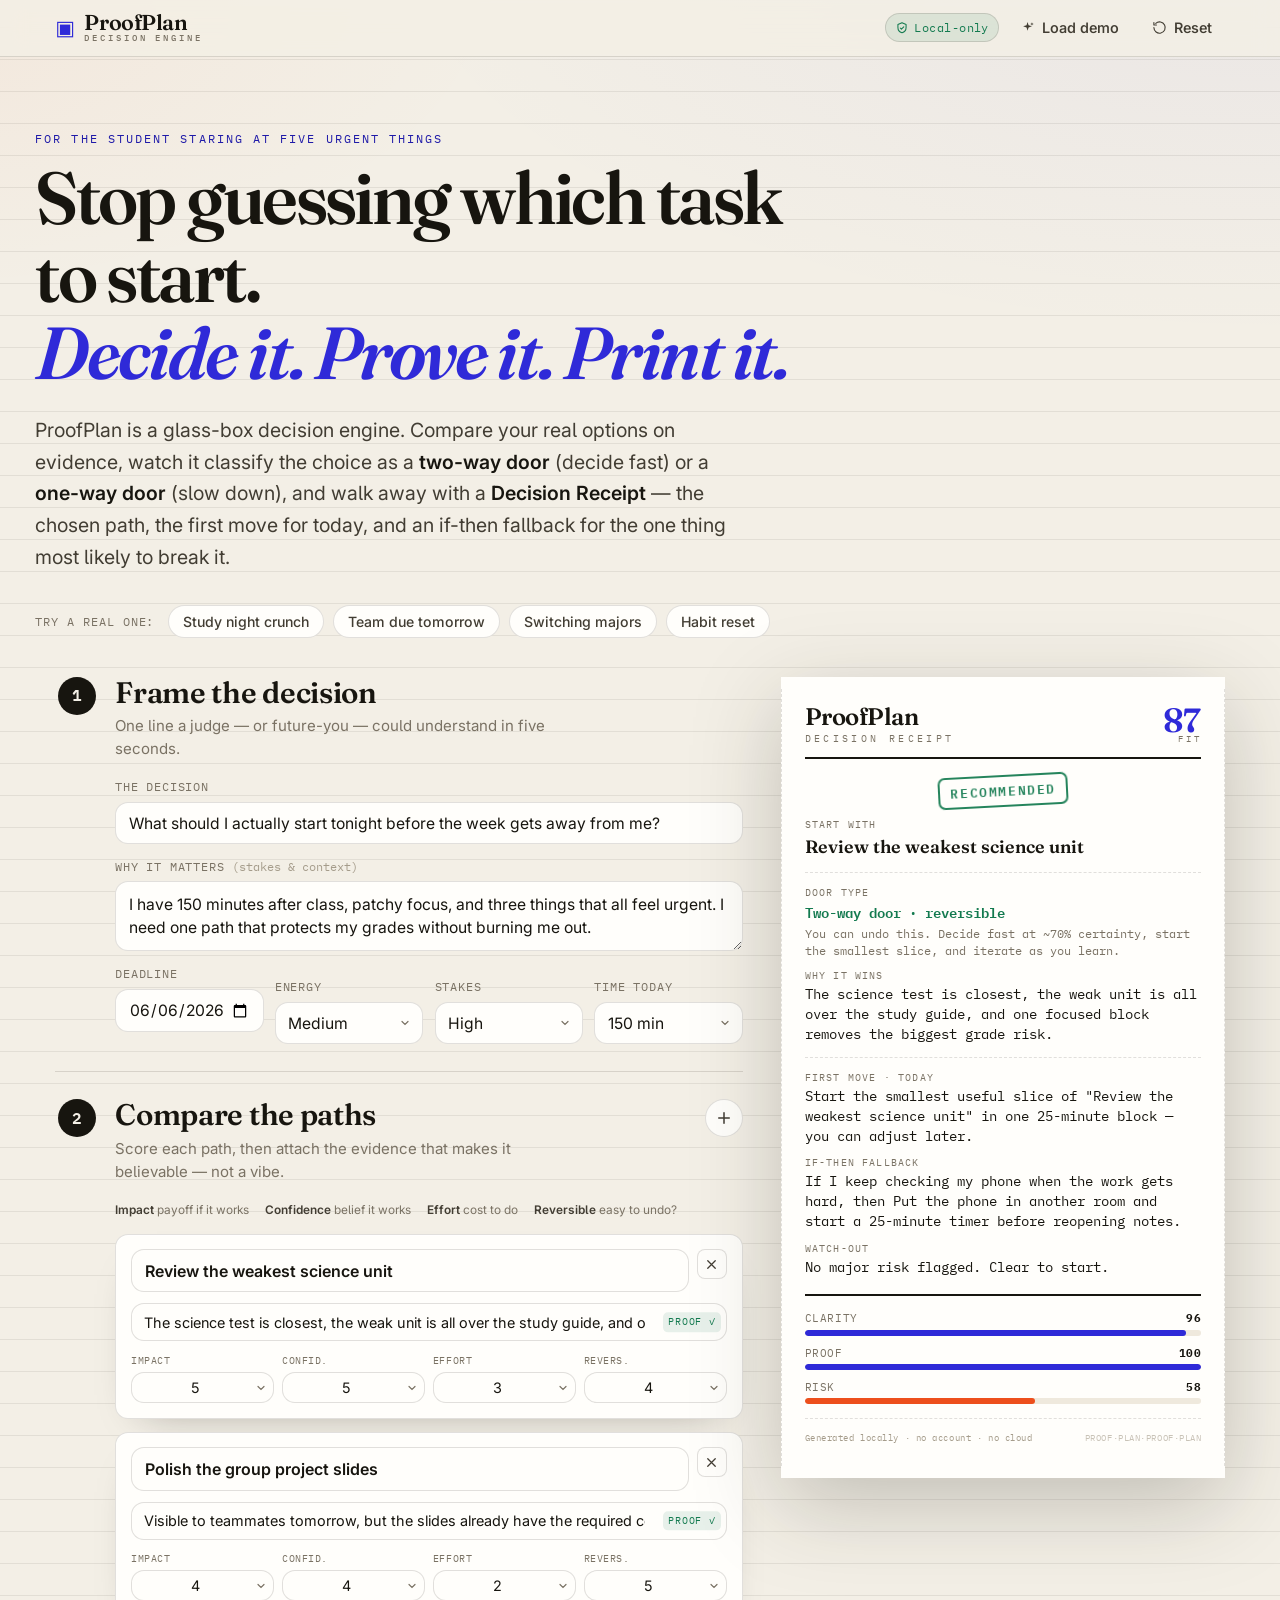
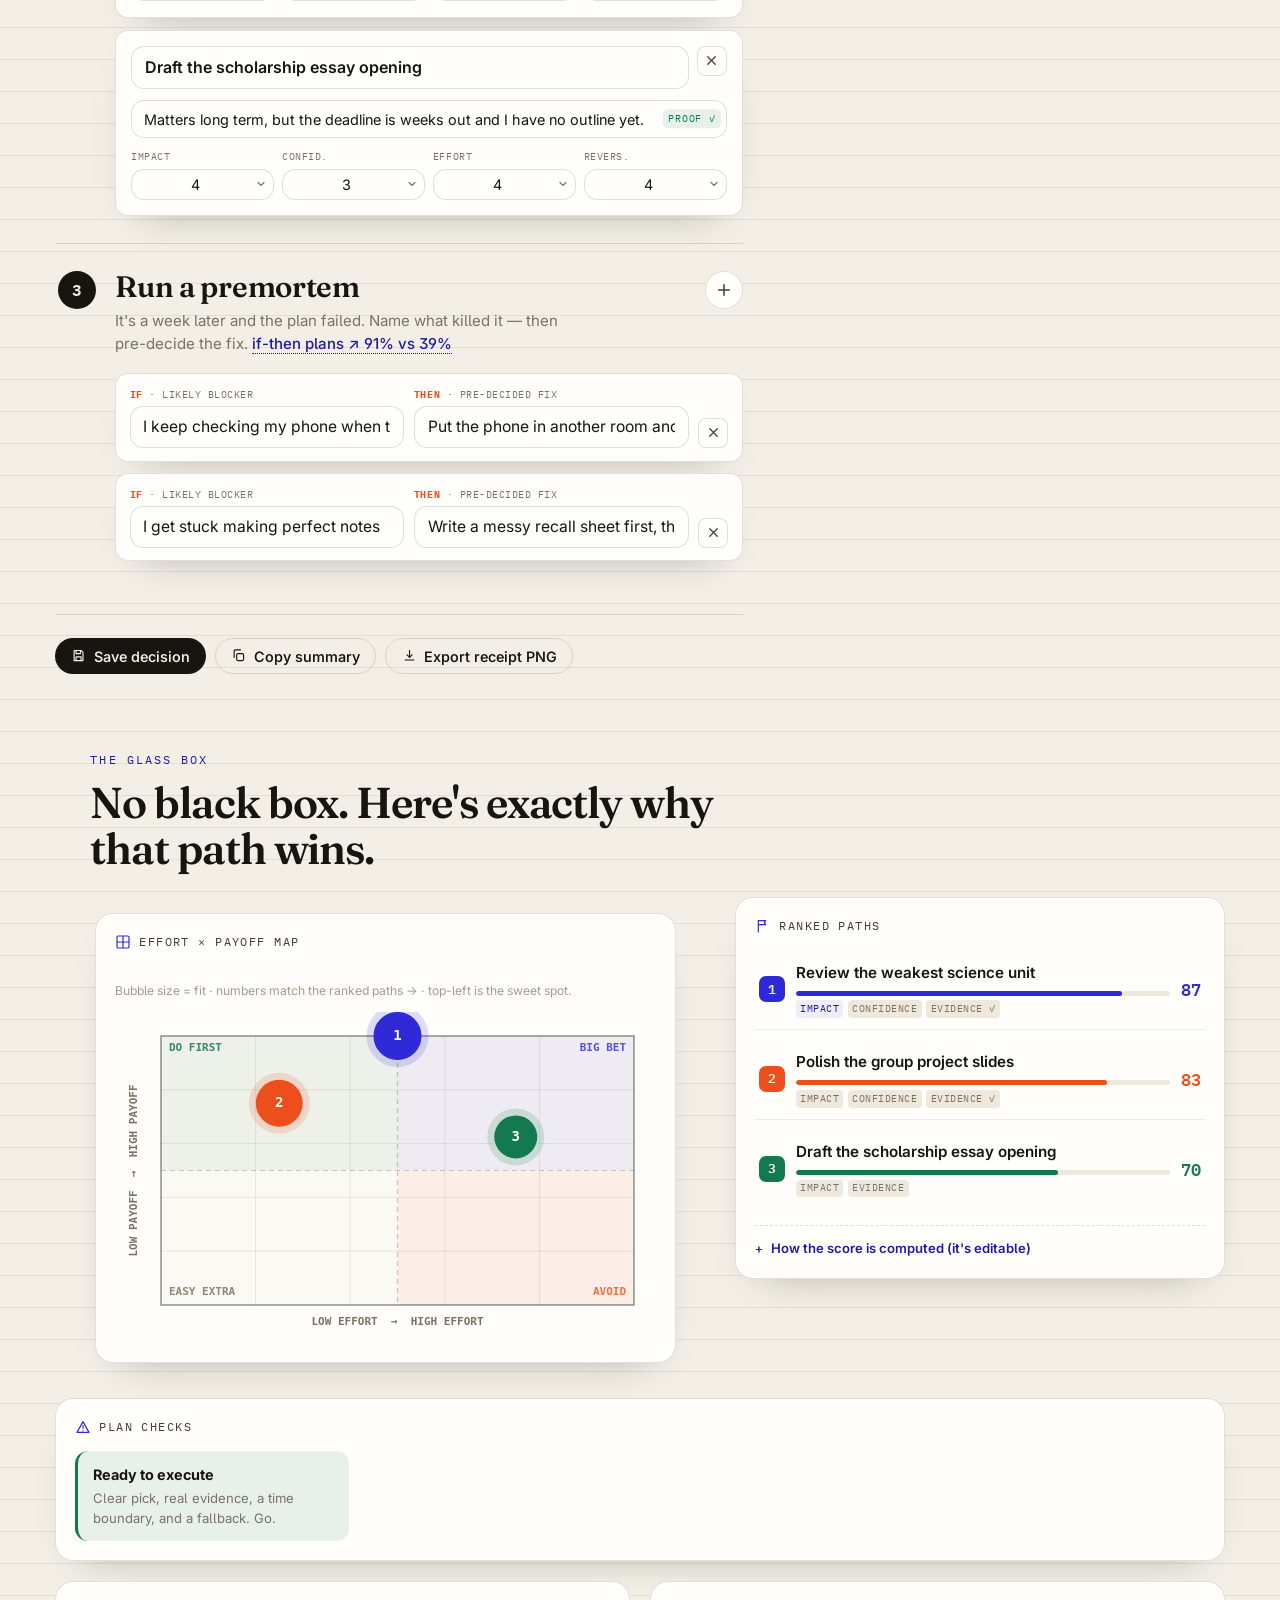
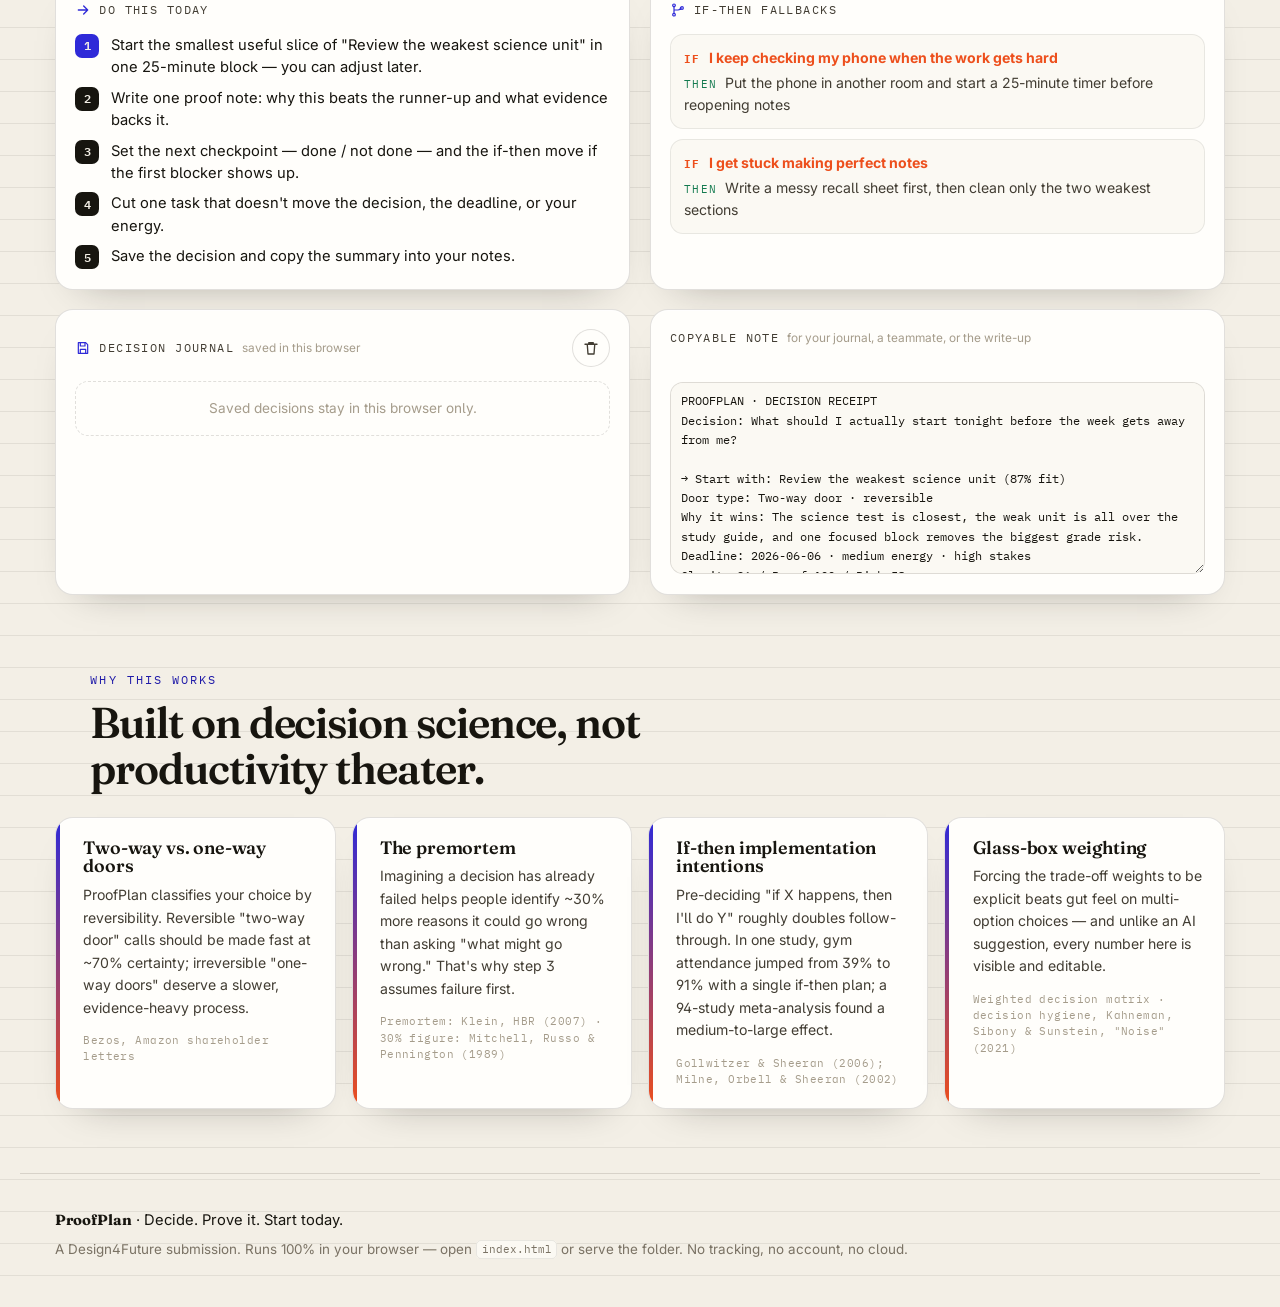
==== index.html @ d0778d75 "ProofPlan — glass-box decision engine for students (Design4Future)" ====
<!doctype html>
<html lang="en">
  <head>
    <meta charset="utf-8" />
    <meta name="viewport" content="width=device-width, initial-scale=1, viewport-fit=cover" />
    <title>ProofPlan — the glass-box decision engine for students</title>
    <meta
      name="description"
      content="When everything feels urgent, ProofPlan tells you which path to start — and prints the proof. Compare options on evidence, see exactly why one wins, and leave with a Decision Receipt: first move, if-then fallback, and the one risk most likely to break the plan."
    />
    <meta name="theme-color" content="#f3efe6" />
    <meta property="og:title" content="ProofPlan — Decide. Prove it. Start today." />
    <meta
      property="og:description"
      content="A glass-box decision engine for students. Compare paths on evidence, classify the choice as a one-way or two-way door, and export a proof-backed Decision Receipt."
    />
    <meta property="og:type" content="website" />
    <meta name="twitter:card" content="summary_large_image" />
    <link rel="preconnect" href="https://fonts.googleapis.com" />
    <link rel="preconnect" href="https://fonts.gstatic.com" crossorigin />
    <link
      href="https://fonts.googleapis.com/css2?family=Fraunces:opsz,wght@9..144,400;9..144,500;9..144,600;9..144,700&family=Inter:wght@400;450;500;600;700&family=IBM+Plex+Mono:wght@400;500;600&display=swap"
      rel="stylesheet"
    />
    <link rel="stylesheet" href="./styles.css?v=editorial-20260603" />
  </head>
  <body>
    <!-- icon sprite -->
    <svg width="0" height="0" class="sprite" aria-hidden="true" focusable="false">
      <defs>
        <symbol id="i-spark" viewBox="0 0 24 24"><path d="M12 3l1.6 5.2L19 10l-5.4 1.8L12 17l-1.6-5.2L5 10l5.4-1.8z" fill="currentColor"/><path d="M19 3.5l.7 2.1 2.1.7-2.1.7-.7 2.1-.7-2.1L16.2 6.3l2.1-.7z" fill="currentColor"/></symbol>
        <symbol id="i-reset" viewBox="0 0 24 24" fill="none" stroke="currentColor" stroke-width="1.8" stroke-linecap="round" stroke-linejoin="round"><path d="M3 12a9 9 0 1 0 3-6.7"/><path d="M3 4v4h4"/></symbol>
        <symbol id="i-shield" viewBox="0 0 24 24" fill="none" stroke="currentColor" stroke-width="1.8" stroke-linecap="round" stroke-linejoin="round"><path d="M12 3l7 3v5c0 4.5-3 7.8-7 9-4-1.2-7-4.5-7-9V6z"/><path d="M9 12l2 2 4-4"/></symbol>
        <symbol id="i-plus" viewBox="0 0 24 24" fill="none" stroke="currentColor" stroke-width="2" stroke-linecap="round"><path d="M12 5v14M5 12h14"/></symbol>
        <symbol id="i-x" viewBox="0 0 24 24" fill="none" stroke="currentColor" stroke-width="2" stroke-linecap="round"><path d="M6 6l12 12M18 6L6 18"/></symbol>
        <symbol id="i-save" viewBox="0 0 24 24" fill="none" stroke="currentColor" stroke-width="1.8" stroke-linecap="round" stroke-linejoin="round"><path d="M5 4h11l3 3v13H5z"/><path d="M8 4v5h7V4M8 20v-6h8v6"/></symbol>
        <symbol id="i-copy" viewBox="0 0 24 24" fill="none" stroke="currentColor" stroke-width="1.8" stroke-linecap="round" stroke-linejoin="round"><rect x="9" y="9" width="11" height="11" rx="2"/><path d="M5 15V5a2 2 0 0 1 2-2h8"/></symbol>
        <symbol id="i-download" viewBox="0 0 24 24" fill="none" stroke="currentColor" stroke-width="1.8" stroke-linecap="round" stroke-linejoin="round"><path d="M12 4v11m0 0l-4-4m4 4l4-4"/><path d="M5 19h14"/></symbol>
        <symbol id="i-trash" viewBox="0 0 24 24" fill="none" stroke="currentColor" stroke-width="1.8" stroke-linecap="round" stroke-linejoin="round"><path d="M4 7h16M9 7V5h6v2m-8 0l1 13h8l1-13"/></symbol>
        <symbol id="i-door" viewBox="0 0 24 24" fill="none" stroke="currentColor" stroke-width="1.8" stroke-linecap="round" stroke-linejoin="round"><path d="M5 21V4a1 1 0 0 1 1-1h9a1 1 0 0 1 1 1v17"/><path d="M3 21h16M19 21V8h2v13"/><circle cx="13" cy="12" r="1" fill="currentColor" stroke="none"/></symbol>
        <symbol id="i-scope" viewBox="0 0 24 24" fill="none" stroke="currentColor" stroke-width="1.8" stroke-linecap="round" stroke-linejoin="round"><circle cx="12" cy="12" r="8"/><path d="M12 2v3M12 19v3M2 12h3M19 12h3"/><circle cx="12" cy="12" r="2.5"/></symbol>
        <symbol id="i-flag" viewBox="0 0 24 24" fill="none" stroke="currentColor" stroke-width="1.8" stroke-linecap="round" stroke-linejoin="round"><path d="M5 21V4M5 4h11l-2 3 2 3H5"/></symbol>
        <symbol id="i-branch" viewBox="0 0 24 24" fill="none" stroke="currentColor" stroke-width="1.8" stroke-linecap="round" stroke-linejoin="round"><circle cx="6" cy="5" r="2"/><circle cx="6" cy="19" r="2"/><circle cx="18" cy="9" r="2"/><path d="M6 7v10M6 12h6a4 4 0 0 0 4-4V11"/></symbol>
        <symbol id="i-alert" viewBox="0 0 24 24" fill="none" stroke="currentColor" stroke-width="1.8" stroke-linecap="round" stroke-linejoin="round"><path d="M12 4l9 16H3z"/><path d="M12 10v4M12 17.5v.01"/></symbol>
        <symbol id="i-check" viewBox="0 0 24 24" fill="none" stroke="currentColor" stroke-width="2" stroke-linecap="round" stroke-linejoin="round"><path d="M5 12l4 4L19 6"/></symbol>
        <symbol id="i-grid" viewBox="0 0 24 24" fill="none" stroke="currentColor" stroke-width="1.8" stroke-linecap="round" stroke-linejoin="round"><path d="M3 12h18M12 3v18M3 5a2 2 0 0 1 2-2h14a2 2 0 0 1 2 2v14a2 2 0 0 1-2 2H5a2 2 0 0 1-2-2z"/></symbol>
        <symbol id="i-arrow" viewBox="0 0 24 24" fill="none" stroke="currentColor" stroke-width="2" stroke-linecap="round" stroke-linejoin="round"><path d="M5 12h14M13 6l6 6-6 6"/></symbol>
      </defs>
    </svg>

    <a class="skip-link" href="#workbench">Skip to the decision workbench</a>

    <header class="topbar">
      <div class="topbar-inner">
        <a class="wordmark" href="#top" id="top">
          <span class="wordmark-mark" aria-hidden="true">▣</span>
          <span class="wordmark-text">
            ProofPlan
            <small>DECISION&nbsp;ENGINE</small>
          </span>
        </a>
        <div class="topbar-actions">
          <span class="pill pill-quiet" title="Runs entirely in your browser. No account, no cloud.">
            <svg class="ico" aria-hidden="true"><use href="#i-shield" /></svg>
            Local-only
          </span>
          <button class="btn btn-ghost" type="button" id="loadDemo">
            <svg class="ico" aria-hidden="true"><use href="#i-spark" /></svg>
            Load demo
          </button>
          <button class="btn btn-ghost" type="button" id="resetBoard">
            <svg class="ico" aria-hidden="true"><use href="#i-reset" /></svg>
            Reset
          </button>
        </div>
      </div>
    </header>

    <section class="hero" aria-labelledby="hero-title">
      <div class="hero-inner">
        <p class="kicker kicker-accent">For the student staring at five urgent things</p>
        <h1 id="hero-title" class="hero-title">
          Stop guessing which task to start.<br />
          <em>Decide it. Prove it. Print it.</em>
        </h1>
        <p class="hero-sub">
          ProofPlan is a glass-box decision engine. Compare your real options on evidence, watch it
          classify the choice as a <strong>two-way door</strong> (decide fast) or a
          <strong>one-way door</strong> (slow down), and walk away with a
          <strong>Decision Receipt</strong> — the chosen path, the first move for today, and an
          if-then fallback for the one thing most likely to break it.
        </p>
        <div class="scenario-strip" role="group" aria-label="Load a sample decision">
          <span class="scenario-label">Try a real one:</span>
          <button class="chip" type="button" data-scenario="student">Study night crunch</button>
          <button class="chip" type="button" data-scenario="team">Team due tomorrow</button>
          <button class="chip" type="button" data-scenario="major">Switching majors</button>
          <button class="chip" type="button" data-scenario="habit">Habit reset</button>
        </div>
      </div>
    </section>

    <main class="workbench" id="workbench">
      <!-- LEFT: builder -->
      <section class="builder" aria-label="Decision builder">
        <form id="decisionForm" autocomplete="off">
          <!-- step 1 -->
          <article class="step">
            <div class="step-rail"><span class="step-num">1</span></div>
            <div class="step-body">
              <header class="step-head">
                <h2>Frame the decision</h2>
                <p>One line a judge — or future-you — could understand in five seconds.</p>
              </header>
              <label class="field">
                <span class="field-label">The decision</span>
                <input id="goalInput" name="goal" type="text" placeholder="What should I actually start tonight?" />
              </label>
              <label class="field">
                <span class="field-label">Why it matters <em>(stakes &amp; context)</em></span>
                <textarea id="contextInput" name="context" rows="2" placeholder="Three things all feel urgent, I have limited energy, and the plan has to survive a busy week."></textarea>
              </label>
              <div class="field-row four">
                <label class="field">
                  <span class="field-label">Deadline</span>
                  <input id="deadlineInput" name="deadline" type="date" />
                </label>
                <label class="field">
                  <span class="field-label">Energy</span>
                  <select id="energyInput" name="energy">
                    <option value="low">Low</option>
                    <option value="medium" selected>Medium</option>
                    <option value="high">High</option>
                  </select>
                </label>
                <label class="field">
                  <span class="field-label">Stakes</span>
                  <select id="stakesInput" name="stakes">
                    <option value="low">Low</option>
                    <option value="medium" selected>Medium</option>
                    <option value="high">High</option>
                  </select>
                </label>
                <label class="field">
                  <span class="field-label">Time today</span>
                  <select id="budgetInput" name="budget">
                    <option value="45">45 min</option>
                    <option value="90" selected>90 min</option>
                    <option value="150">150 min</option>
                    <option value="240">4 hours</option>
                  </select>
                </label>
              </div>
            </div>
          </article>

          <!-- step 2 -->
          <article class="step">
            <div class="step-rail"><span class="step-num">2</span></div>
            <div class="step-body">
              <header class="step-head with-action">
                <div>
                  <h2>Compare the paths</h2>
                  <p>Score each path, then attach the evidence that makes it believable — not a vibe.</p>
                </div>
                <button class="icon-btn" type="button" id="addOption" aria-label="Add a path">
                  <svg class="ico" aria-hidden="true"><use href="#i-plus" /></svg>
                </button>
              </header>
              <div class="scale-legend" aria-hidden="true">
                <span><b>Impact</b> payoff if it works</span>
                <span><b>Confidence</b> belief it works</span>
                <span><b>Effort</b> cost to do</span>
                <span><b>Reversible</b> easy to undo?</span>
              </div>
              <div id="optionsList" class="option-list" aria-live="polite"></div>
            </div>
          </article>

          <!-- step 3 -->
          <article class="step">
            <div class="step-rail"><span class="step-num">3</span></div>
            <div class="step-body">
              <header class="step-head with-action">
                <div>
                  <h2>Run a premortem</h2>
                  <p>It's a week later and the plan failed. Name what killed it — then pre-decide the fix.
                    <a class="cite" href="#evidence">if-then plans ↗ 91% vs 39%</a></p>
                </div>
                <button class="icon-btn" type="button" id="addObstacle" aria-label="Add a blocker">
                  <svg class="ico" aria-hidden="true"><use href="#i-plus" /></svg>
                </button>
              </header>
              <div id="obstacleList" class="obstacle-list" aria-live="polite"></div>
            </div>
          </article>

          <div class="builder-actions">
            <button class="btn btn-solid" type="button" id="saveDecision">
              <svg class="ico" aria-hidden="true"><use href="#i-save" /></svg>
              Save decision
            </button>
            <button class="btn btn-line" type="button" id="copySummary">
              <svg class="ico" aria-hidden="true"><use href="#i-copy" /></svg>
              Copy summary
            </button>
            <button class="btn btn-line" type="button" id="downloadReceipt">
              <svg class="ico" aria-hidden="true"><use href="#i-download" /></svg>
              Export receipt PNG
            </button>
          </div>
        </form>
      </section>

      <!-- RIGHT: live receipt -->
      <aside class="receipt-rail" aria-label="Decision receipt">
        <div class="receipt-sticky">
          <div class="receipt" id="receiptCard">
            <div class="receipt-perf top" aria-hidden="true"></div>
            <div class="receipt-inner">
              <div class="receipt-head">
                <div>
                  <p class="receipt-brand">ProofPlan</p>
                  <p class="receipt-sub">DECISION RECEIPT</p>
                </div>
                <div class="receipt-fit">
                  <span class="receipt-fit-num" id="receiptConfidence">—</span>
                  <span class="receipt-fit-label">FIT</span>
                </div>
              </div>

              <div class="receipt-stamp" id="receiptStamp" data-state="empty">
                <span id="receiptStampText">AWAITING&nbsp;PATHS</span>
              </div>

              <dl class="receipt-lines">
                <div class="receipt-line">
                  <dt>Start with</dt>
                  <dd id="receiptChoice" class="receipt-choice">Add two paths to generate a recommendation.</dd>
                </div>
                <div class="receipt-rule" aria-hidden="true"></div>
                <div class="receipt-line">
                  <dt>Door type</dt>
                  <dd id="receiptDoor" class="receipt-door">—</dd>
                </div>
                <div class="receipt-line">
                  <dt>Why it wins</dt>
                  <dd id="receiptWhy">—</dd>
                </div>
                <div class="receipt-rule" aria-hidden="true"></div>
                <div class="receipt-line">
                  <dt>First move · today</dt>
                  <dd id="receiptFirstMove">—</dd>
                </div>
                <div class="receipt-line">
                  <dt>If-then fallback</dt>
                  <dd id="receiptFallback">—</dd>
                </div>
                <div class="receipt-line">
                  <dt>Watch-out</dt>
                  <dd id="receiptWatchout">—</dd>
                </div>
              </dl>

              <div class="receipt-meters" aria-label="Decision metrics">
                <div class="meter">
                  <span class="meter-top"><span>Clarity</span><b id="clarityMetric">0</b></span>
                  <span class="meter-track"><i id="clarityBar" style="width:0%"></i></span>
                </div>
                <div class="meter">
                  <span class="meter-top"><span>Proof</span><b id="proofMetric">0</b></span>
                  <span class="meter-track"><i id="proofBar" style="width:0%"></i></span>
                </div>
                <div class="meter">
                  <span class="meter-top"><span>Risk</span><b id="riskMetric">0</b></span>
                  <span class="meter-track risk"><i id="riskBar" style="width:0%"></i></span>
                </div>
              </div>

              <p class="receipt-foot">
                <span>Generated locally · no account · no cloud</span>
                <span class="receipt-foot-tag">PROOF·PLAN·PROOF·PLAN</span>
              </p>
            </div>
            <div class="receipt-perf bottom" aria-hidden="true"></div>
          </div>

          <div class="receipt-export" id="receiptExportPanel" hidden>
            <div class="receipt-export-head">
              <span>PNG ready to share</span>
              <a id="receiptDownloadLink" class="btn btn-mini" href="#" download="proofplan-receipt.png">Download</a>
            </div>
            <img id="receiptPreview" alt="Exported ProofPlan decision receipt" />
          </div>
        </div>
      </aside>
    </main>

    <!-- proof board -->
    <section class="proofboard" aria-labelledby="proof-title">
      <div class="section-head">
        <p class="kicker kicker-accent">The glass box</p>
        <h2 id="proof-title">No black box. Here's exactly why that path wins.</h2>
      </div>

      <div class="proof-grid">
        <figure class="matrix-card">
          <figcaption>
            <span class="column-title"><svg class="ico" aria-hidden="true"><use href="#i-grid" /></svg> Effort × Payoff map</span>
            <span class="matrix-hint">Bubble size = fit · numbers match the ranked paths → · top-left is the sweet spot.</span>
          </figcaption>
          <div class="matrix-wrap">
            <canvas id="scoreCanvas" width="720" height="440" role="img" aria-label="A 2x2 map plotting each path by effort and payoff"></canvas>
          </div>
        </figure>

        <div class="ranked-card">
          <div class="column-title"><svg class="ico" aria-hidden="true"><use href="#i-flag" /></svg> Ranked paths</div>
          <div id="rankedOptions" class="ranked-list"></div>
          <details class="scoring-note">
            <summary>How the score is computed (it's editable)</summary>
            <p>
              A transparent weighted matrix — no AI guess. Each path earns:
              <b>Impact ×30%</b>, <b>Confidence ×20%</b>, <b>Feasibility ×20%</b>
              (effort vs. your energy), <b>Reversibility ×15%</b>, <b>Evidence ×15%</b>,
              then a deadline-urgency nudge. Change any input and the ranking updates live — you can
              see and challenge every number.
            </p>
          </details>
        </div>
      </div>

      <div class="checks-card">
        <div class="column-title"><svg class="ico" aria-hidden="true"><use href="#i-alert" /></svg> Plan checks</div>
        <div id="checkList" class="check-list"></div>
      </div>
    </section>

    <!-- plan + fallback -->
    <section class="planboard" aria-label="Today plan and fallbacks">
      <div class="plan-col">
        <div class="column-title"><svg class="ico" aria-hidden="true"><use href="#i-arrow" /></svg> Do this today</div>
        <ol id="todayPlan" class="today-plan"></ol>
      </div>
      <div class="plan-col">
        <div class="column-title"><svg class="ico" aria-hidden="true"><use href="#i-branch" /></svg> If-then fallbacks</div>
        <div id="fallbackPlan" class="fallback-plan"></div>
      </div>
    </section>

    <!-- archive + summary -->
    <section class="archive" aria-label="Decision journal">
      <div class="archive-col">
        <div class="archive-head">
          <div class="column-title"><svg class="ico" aria-hidden="true"><use href="#i-save" /></svg> Decision journal <span class="muted-tag">saved in this browser</span></div>
          <button class="icon-btn" type="button" id="clearSaved" aria-label="Clear saved decisions">
            <svg class="ico" aria-hidden="true"><use href="#i-trash" /></svg>
          </button>
        </div>
        <div id="savedDecisions" class="saved-list"></div>
      </div>
      <label class="archive-col field">
        <span class="column-title">Copyable note <span class="muted-tag">for your journal, a teammate, or the write-up</span></span>
        <textarea id="summaryOutput" readonly rows="9"></textarea>
      </label>
    </section>

    <!-- evidence / credibility -->
    <section class="evidence" id="evidence" aria-labelledby="evidence-title">
      <div class="section-head">
        <p class="kicker kicker-accent">Why this works</p>
        <h2 id="evidence-title">Built on decision science, not productivity theater.</h2>
      </div>
      <div class="evidence-grid">
        <article class="evidence-card">
          <h3>Two-way vs. one-way doors</h3>
          <p>ProofPlan classifies your choice by reversibility. Reversible "two-way door" calls should be made fast at ~70% certainty; irreversible "one-way doors" deserve a slower, evidence-heavy process.</p>
          <span class="evidence-src">Bezos, Amazon shareholder letters</span>
        </article>
        <article class="evidence-card">
          <h3>The premortem</h3>
          <p>Imagining a decision has already failed helps people identify ~30% more reasons it could go wrong than asking "what might go wrong." That's why step 3 assumes failure first.</p>
          <span class="evidence-src">Premortem: Klein, HBR (2007) · 30% figure: Mitchell, Russo &amp; Pennington (1989)</span>
        </article>
        <article class="evidence-card">
          <h3>If-then implementation intentions</h3>
          <p>Pre-deciding "if X happens, then I'll do Y" roughly doubles follow-through. In one study, gym attendance jumped from 39% to 91% with a single if-then plan; a 94-study meta-analysis found a medium-to-large effect.</p>
          <span class="evidence-src">Gollwitzer &amp; Sheeran (2006); Milne, Orbell &amp; Sheeran (2002)</span>
        </article>
        <article class="evidence-card">
          <h3>Glass-box weighting</h3>
          <p>Forcing the trade-off weights to be explicit beats gut feel on multi-option choices — and unlike an AI suggestion, every number here is visible and editable.</p>
          <span class="evidence-src">Weighted decision matrix · decision hygiene, Kahneman, Sibony &amp; Sunstein, "Noise" (2021)</span>
        </article>
      </div>
    </section>

    <footer class="site-foot">
      <p><strong>ProofPlan</strong> · Decide. Prove it. Start today.</p>
      <p class="muted">A Design4Future submission. Runs 100% in your browser — open <code>index.html</code> or serve the folder. No tracking, no account, no cloud.</p>
    </footer>

    <div class="toast" id="toast" role="status" aria-live="polite" hidden></div>

    <script src="./app.js?v=editorial-20260603"></script>
  </body>
</html>
---- styles.css ----
/* =========================================================================
   ProofPlan — editorial decision desk
   Design system: warm paper + ink + electric indigo, Fraunces / Inter / Plex Mono
   ========================================================================= */

:root {
  /* paper + ink */
  --paper: #f3efe6;
  --paper-2: #efe9dd;
  --surface: #fbf9f3;
  --card: #fffefb;
  --ink: #17150f;
  --ink-2: #423d33;
  --muted: #7a7264;
  --faint: #a59c8b;
  --line: rgba(23, 21, 15, 0.13);
  --line-soft: rgba(23, 21, 15, 0.08);

  /* accents */
  --indigo: #2f2ad8;
  --indigo-ink: #1f1aa8;
  --indigo-wash: rgba(47, 42, 216, 0.08);
  --coral: #ed4f1c;
  --coral-wash: rgba(237, 79, 28, 0.1);
  --green: #137a4f;
  --green-wash: rgba(19, 122, 79, 0.1);
  --amber: #b8721a;
  --gold: #d8b24a;

  /* type */
  --font-display: "Fraunces", "Hoefler Text", Georgia, "Times New Roman", serif;
  --font-ui: "Inter", system-ui, -apple-system, "Segoe UI", Roboto, sans-serif;
  --font-mono: "IBM Plex Mono", ui-monospace, "SF Mono", "Menlo", "Consolas", monospace;

  /* shape */
  --r-lg: 18px;
  --r-md: 13px;
  --r-sm: 9px;
  --shadow-card: 0 1px 0 rgba(255, 255, 255, 0.7) inset, 0 18px 40px -28px rgba(23, 21, 15, 0.4);
  --shadow-pop: 0 28px 60px -30px rgba(23, 21, 15, 0.55);
  --ease: cubic-bezier(0.22, 0.61, 0.36, 1);
  --maxw: 1240px;
}

* { box-sizing: border-box; }

html { -webkit-text-size-adjust: 100%; scroll-behavior: smooth; }

body {
  margin: 0;
  font-family: var(--font-ui);
  color: var(--ink);
  background-color: var(--paper);
  background-image:
    radial-gradient(120% 80% at 100% -10%, rgba(47, 42, 216, 0.05), transparent 60%),
    radial-gradient(90% 60% at -10% 0%, rgba(237, 79, 28, 0.05), transparent 55%),
    repeating-linear-gradient(0deg, transparent 0 31px, var(--line-soft) 31px 32px);
  background-attachment: fixed, fixed, scroll;
  font-size: 16px;
  line-height: 1.55;
  font-feature-settings: "ss01", "cv05";
  text-rendering: optimizeLegibility;
  -webkit-font-smoothing: antialiased;
}

@media (prefers-reduced-motion: reduce) {
  * { animation-duration: 0.001ms !important; transition-duration: 0.001ms !important; scroll-behavior: auto !important; }
}

h1, h2, h3 { margin: 0; font-family: var(--font-display); font-weight: 600; letter-spacing: -0.01em; line-height: 1.05; }
p { margin: 0; }
em { font-style: italic; }

.sprite { position: absolute; }
.ico { width: 1.05em; height: 1.05em; flex: none; }

.skip-link {
  position: absolute; left: -999px; top: 0; z-index: 100;
  background: var(--ink); color: var(--paper); padding: 10px 16px; border-radius: 0 0 8px 0;
}
.skip-link:focus { left: 0; }

.kicker {
  font-family: var(--font-mono);
  font-size: 0.72rem;
  letter-spacing: 0.18em;
  text-transform: uppercase;
  color: var(--muted);
  margin: 0 0 0.7rem;
}
.kicker-accent { color: var(--indigo-ink); }

/* ---------- buttons ---------- */
.btn {
  display: inline-flex; align-items: center; gap: 0.5em;
  font-family: var(--font-ui); font-weight: 550; font-size: 0.9rem;
  padding: 0.62em 1.05em; border-radius: 999px; border: 1.5px solid transparent;
  cursor: pointer; text-decoration: none; white-space: nowrap;
  transition: transform 0.18s var(--ease), background 0.18s var(--ease), border-color 0.18s var(--ease), box-shadow 0.18s var(--ease);
}
.btn:active { transform: translateY(1px) scale(0.99); }
.btn-solid { background: var(--ink); color: var(--paper); }
.btn-solid:hover { background: var(--indigo); box-shadow: 0 10px 24px -12px var(--indigo); transform: translateY(-1px); }
.btn-line { background: transparent; color: var(--ink); border-color: var(--line); }
.btn-line:hover { border-color: var(--ink); background: var(--surface); transform: translateY(-1px); }
.btn-ghost { background: transparent; color: var(--ink-2); border-color: transparent; padding: 0.5em 0.8em; }
.btn-ghost:hover { background: rgba(23, 21, 15, 0.06); color: var(--ink); }
.btn-mini { font-size: 0.78rem; padding: 0.35em 0.85em; background: var(--ink); color: var(--paper); }
.btn-mini:hover { background: var(--indigo); }

.icon-btn {
  display: inline-grid; place-items: center; width: 38px; height: 38px; flex: none;
  border-radius: 50%; border: 1.5px solid var(--line); background: var(--card); color: var(--ink-2);
  cursor: pointer; transition: all 0.18s var(--ease);
}
.icon-btn:hover { border-color: var(--ink); color: var(--ink); transform: rotate(90deg); }
.icon-btn .ico { width: 18px; height: 18px; }

.pill {
  display: inline-flex; align-items: center; gap: 0.45em;
  font-family: var(--font-mono); font-size: 0.72rem; letter-spacing: 0.04em;
  padding: 0.4em 0.8em; border-radius: 999px; border: 1px solid var(--line);
  color: var(--green); background: var(--green-wash);
}
.pill .ico { width: 14px; height: 14px; }

/* ---------- topbar ---------- */
.topbar {
  position: sticky; top: 0; z-index: 50;
  background: color-mix(in srgb, var(--paper) 82%, transparent);
  backdrop-filter: saturate(1.4) blur(12px);
  border-bottom: 1px solid var(--line);
}
.topbar-inner {
  max-width: var(--maxw); margin: 0 auto; padding: 0.7rem clamp(1rem, 4vw, 2.2rem);
  display: flex; align-items: center; justify-content: space-between; gap: 1rem;
}
.wordmark { display: inline-flex; align-items: center; gap: 0.6rem; text-decoration: none; color: var(--ink); }
.wordmark-mark { color: var(--indigo); font-size: 1.3rem; line-height: 1; transform: translateY(1px); }
.wordmark-text { font-family: var(--font-display); font-weight: 600; font-size: 1.35rem; line-height: 0.95; letter-spacing: -0.02em; }
.wordmark-text small { display: block; font-family: var(--font-mono); font-weight: 500; font-size: 0.56rem; letter-spacing: 0.32em; color: var(--muted); }
.topbar-actions { display: flex; align-items: center; gap: 0.5rem; }

/* ---------- hero ---------- */
.hero { padding: clamp(2.4rem, 6vw, 4.6rem) clamp(1rem, 4vw, 2.2rem) clamp(1.6rem, 3vw, 2.4rem); }
.hero-inner { max-width: var(--maxw); margin: 0 auto; }
.hero-title {
  font-size: clamp(2.3rem, 6.4vw, 4.6rem);
  letter-spacing: -0.035em; max-width: 17ch;
}
.hero-title em { color: var(--indigo); font-style: italic; }
.hero-sub {
  margin-top: 1.5rem; max-width: 60ch; font-size: clamp(1.02rem, 1.7vw, 1.22rem);
  color: var(--ink-2); line-height: 1.62;
}
.hero-sub strong { color: var(--ink); font-weight: 600; }
.scenario-strip {
  margin-top: 2rem; display: flex; flex-wrap: wrap; align-items: center; gap: 0.55rem;
}
.scenario-label { font-family: var(--font-mono); font-size: 0.74rem; letter-spacing: 0.08em; text-transform: uppercase; color: var(--muted); margin-right: 0.3rem; }
.chip {
  font-family: var(--font-ui); font-size: 0.88rem; font-weight: 500;
  padding: 0.5em 1em; border-radius: 999px; border: 1.5px solid var(--line);
  background: var(--card); color: var(--ink-2); cursor: pointer;
  transition: all 0.18s var(--ease);
}
.chip:hover { border-color: var(--indigo); color: var(--indigo-ink); background: var(--indigo-wash); transform: translateY(-2px); }
.chip:active { transform: translateY(0); }

/* ---------- workbench layout ---------- */
.workbench {
  max-width: var(--maxw); margin: 0 auto; padding: 0 clamp(1rem, 4vw, 2.2rem);
  display: grid; grid-template-columns: minmax(0, 1.55fr) minmax(0, 1fr); gap: clamp(1.4rem, 3vw, 2.6rem);
  align-items: start;
}

/* ---------- builder ---------- */
.builder { min-width: 0; }
.step { display: grid; grid-template-columns: 44px 1fr; gap: 1rem; padding: clamp(1.2rem, 2.4vw, 1.7rem) 0; border-top: 1.5px solid var(--line); }
.step:first-child { border-top: none; padding-top: 0; }
.step-rail { display: flex; justify-content: center; }
.step-num {
  display: grid; place-items: center; width: 38px; height: 38px; border-radius: 50%;
  font-family: var(--font-mono); font-weight: 600; font-size: 1rem;
  background: var(--ink); color: var(--paper);
  position: sticky; top: 80px;
}
.step-body { min-width: 0; }
.step-head { margin-bottom: 1.1rem; }
.step-head.with-action { display: flex; align-items: flex-start; justify-content: space-between; gap: 1rem; }
.step-head h2 { font-size: clamp(1.4rem, 2.6vw, 1.85rem); }
.step-head p { margin-top: 0.4rem; color: var(--muted); font-size: 0.94rem; max-width: 52ch; }
.cite { color: var(--indigo-ink); text-decoration: none; border-bottom: 1px dotted currentColor; font-weight: 500; white-space: nowrap; }
.cite:hover { color: var(--coral); }

/* fields */
.field { display: flex; flex-direction: column; gap: 0.38rem; min-width: 0; }
.field-label { font-family: var(--font-mono); font-size: 0.72rem; letter-spacing: 0.07em; text-transform: uppercase; color: var(--muted); }
.field-label em { color: var(--faint); font-style: normal; text-transform: none; letter-spacing: 0; }
.field + .field { margin-top: 0.85rem; }
input, textarea, select {
  width: 100%; font-family: var(--font-ui); font-size: 0.98rem; color: var(--ink);
  background: var(--card); border: 1.5px solid var(--line); border-radius: var(--r-md);
  padding: 0.66em 0.8em; transition: border-color 0.16s var(--ease), box-shadow 0.16s var(--ease), background 0.16s var(--ease);
}
textarea { resize: vertical; line-height: 1.5; }
input::placeholder, textarea::placeholder { color: var(--faint); }
input:focus, textarea:focus, select:focus {
  outline: none; border-color: var(--indigo);
  box-shadow: 0 0 0 4px var(--indigo-wash);
}
select { appearance: none; -webkit-appearance: none; cursor: pointer;
  background-image: url("data:image/svg+xml,%3Csvg xmlns='http://www.w3.org/2000/svg' width='12' height='12' viewBox='0 0 24 24' fill='none' stroke='%237a7264' stroke-width='2.4' stroke-linecap='round'%3E%3Cpath d='M6 9l6 6 6-6'/%3E%3C/svg%3E");
  background-repeat: no-repeat; background-position: right 0.7em center; padding-right: 2.1em;
}
.field-row { display: grid; gap: 0.7rem; margin-top: 0.85rem; }
.field-row.four { grid-template-columns: repeat(4, 1fr); }

.scale-legend {
  display: flex; flex-wrap: wrap; gap: 0.35rem 1rem; margin-bottom: 0.9rem;
  font-size: 0.74rem; color: var(--muted);
}
.scale-legend b { color: var(--ink-2); font-weight: 600; }

/* option rows */
.option-list { display: flex; flex-direction: column; gap: 0.8rem; }
.option-row {
  position: relative; background: var(--card); border: 1.5px solid var(--line);
  border-radius: var(--r-md); padding: 0.9rem 0.95rem 0.95rem;
  display: grid; gap: 0.7rem; box-shadow: var(--shadow-card);
  animation: pop-in 0.32s var(--ease) both;
}
.option-row:focus-within { border-color: var(--indigo); }
.option-top { display: grid; grid-template-columns: 1fr auto; gap: 0.5rem; align-items: start; }
.option-name { font-weight: 600; font-size: 1rem; }
.option-evidence-wrap { position: relative; }
.option-evidence { font-size: 0.9rem; padding-right: 5.6em; }
.evidence-tag {
  position: absolute; right: 0.6em; top: 50%; transform: translateY(-50%);
  font-family: var(--font-mono); font-size: 0.62rem; letter-spacing: 0.08em; pointer-events: none;
  padding: 0.2em 0.5em; border-radius: 5px;
}
.evidence-tag.weak { color: var(--coral); background: var(--coral-wash); }
.evidence-tag.ok { color: var(--green); background: var(--green-wash); }
.score-grid { display: grid; grid-template-columns: repeat(4, 1fr); gap: 0.5rem; }
.tiny-field { display: flex; flex-direction: column; gap: 0.22rem; }
.tiny-field span { font-family: var(--font-mono); font-size: 0.64rem; letter-spacing: 0.05em; text-transform: uppercase; color: var(--muted); }
.tiny-field select { padding: 0.42em 0.5em; font-size: 0.9rem; text-align: center; padding-right: 1.5em; background-position: right 0.4em center; }
.remove-option, .remove-obstacle { width: 30px; height: 30px; border-radius: 8px; }
.remove-option .ico, .remove-obstacle .ico { width: 15px; height: 15px; }
.remove-option:hover, .remove-obstacle:hover { transform: none; border-color: var(--coral); color: var(--coral); }

/* obstacle rows */
.obstacle-list { display: flex; flex-direction: column; gap: 0.7rem; }
.obstacle-row {
  display: grid; grid-template-columns: 1fr 1fr auto; gap: 0.6rem; align-items: end;
  background: var(--card); border: 1.5px solid var(--line); border-radius: var(--r-md);
  padding: 0.8rem 0.85rem; box-shadow: var(--shadow-card);
  animation: pop-in 0.32s var(--ease) both;
}
.obstacle-row:focus-within { border-color: var(--indigo); }
.obstacle-row .tiny-field span b { color: var(--coral); }

.builder-actions { display: flex; flex-wrap: wrap; gap: 0.6rem; margin-top: 1.6rem; padding-top: 1.4rem; border-top: 1.5px solid var(--line); }

@keyframes pop-in { from { opacity: 0; transform: translateY(8px); } to { opacity: 1; transform: translateY(0); } }

/* ---------- receipt ---------- */
.receipt-rail { min-width: 0; }
.receipt-sticky { position: sticky; top: 84px; display: flex; flex-direction: column; gap: 1rem; }

.receipt {
  position: relative; background: var(--card);
  filter: drop-shadow(0 26px 44px rgba(23, 21, 15, 0.22));
  font-family: var(--font-mono);
}
.receipt-perf { height: 12px; background: var(--card); }
.receipt-perf.top {
  -webkit-mask: radial-gradient(7px at 50% 0, transparent 98%, #000) repeat-x 0 0 / 16px 12px;
          mask: radial-gradient(7px at 50% 0, transparent 98%, #000) repeat-x 0 0 / 16px 12px;
}
.receipt-perf.bottom {
  -webkit-mask: radial-gradient(7px at 50% 12px, transparent 98%, #000) repeat-x 0 0 / 16px 12px;
          mask: radial-gradient(7px at 50% 12px, transparent 98%, #000) repeat-x 0 0 / 16px 12px;
}
.receipt-inner { padding: 0.2rem 1.4rem 0.4rem; border-left: 1.5px dashed var(--line); border-right: 1.5px dashed var(--line); }
.receipt-head { display: flex; align-items: flex-start; justify-content: space-between; padding: 0.8rem 0 0.7rem; border-bottom: 2px solid var(--ink); }
.receipt-brand { font-family: var(--font-display); font-size: 1.5rem; font-weight: 600; letter-spacing: -0.02em; line-height: 1; }
.receipt-sub { font-size: 0.62rem; letter-spacing: 0.34em; color: var(--muted); margin-top: 2px; }
.receipt-fit { text-align: right; line-height: 0.9; }
.receipt-fit-num { font-family: var(--font-display); font-size: 2.1rem; font-weight: 600; color: var(--indigo); font-variant-numeric: tabular-nums; }
.receipt-fit-label { display: block; font-size: 0.56rem; letter-spacing: 0.3em; color: var(--muted); }

.receipt-stamp {
  margin: 1rem auto 0.4rem; width: max-content; max-width: 100%;
  font-size: 0.82rem; font-weight: 600; letter-spacing: 0.12em;
  color: var(--coral); border: 2.5px solid var(--coral); border-radius: 7px;
  padding: 0.3em 0.8em; transform: rotate(-3deg);
  opacity: 0.92; transition: color 0.2s, border-color 0.2s;
}
.receipt-stamp[data-state="empty"] { color: var(--faint); border-color: var(--faint); }
.receipt-stamp[data-state="go"] { color: var(--green); border-color: var(--green); animation: stamp 0.4s var(--ease); }
.receipt-stamp[data-state="caution"] { color: var(--amber); border-color: var(--amber); animation: stamp 0.4s var(--ease); }
@keyframes stamp { 0% { transform: rotate(-3deg) scale(1.6); opacity: 0; } 60% { transform: rotate(-3deg) scale(0.92); opacity: 1; } 100% { transform: rotate(-3deg) scale(1); } }

.receipt-lines { margin: 0.6rem 0 0; display: flex; flex-direction: column; gap: 0.55rem; }
.receipt-line { display: grid; grid-template-columns: 1fr; gap: 0.1rem; }
.receipt-line dt { font-size: 0.62rem; letter-spacing: 0.12em; text-transform: uppercase; color: var(--muted); }
.receipt-line dd { margin: 0; font-size: 0.86rem; line-height: 1.45; color: var(--ink); }
.receipt-choice { font-family: var(--font-display); font-size: 1.12rem !important; font-weight: 600; line-height: 1.2; color: var(--ink); }
.receipt-door { font-weight: 600; }
.receipt-door.go { color: var(--green); }
.receipt-door.caution { color: var(--amber); }
.door-advice { display: block; margin-top: 3px; font-size: 0.74rem; font-weight: 400; line-height: 1.45; color: var(--muted); letter-spacing: 0; }
.receipt-rule { height: 0; border-top: 1.5px dashed var(--line); margin: 0.2rem 0; }

.receipt-meters { display: grid; gap: 0.55rem; margin-top: 1rem; padding-top: 0.9rem; border-top: 2px solid var(--ink); }
.meter-top { display: flex; justify-content: space-between; font-size: 0.66rem; letter-spacing: 0.06em; text-transform: uppercase; color: var(--muted); }
.meter-top b { color: var(--ink); font-variant-numeric: tabular-nums; }
.meter-track { display: block; height: 6px; border-radius: 999px; background: var(--paper-2); overflow: hidden; margin-top: 3px; }
.meter-track i { display: block; height: 100%; border-radius: 999px; background: var(--indigo); transition: width 0.6s var(--ease); }
.meter-track.risk i { background: var(--coral); }

.receipt-foot { display: flex; justify-content: space-between; gap: 0.5rem; margin-top: 0.9rem; padding: 0.7rem 0 0.9rem; font-size: 0.58rem; letter-spacing: 0.06em; color: var(--faint); border-top: 1.5px dashed var(--line); }
.receipt-foot-tag { overflow: hidden; white-space: nowrap; max-width: 42%; opacity: 0.6; }

.receipt-export { background: var(--card); border: 1.5px solid var(--line); border-radius: var(--r-md); padding: 0.8rem; box-shadow: var(--shadow-card); }
.receipt-export-head { display: flex; align-items: center; justify-content: space-between; font-family: var(--font-mono); font-size: 0.74rem; color: var(--muted); margin-bottom: 0.6rem; }
.receipt-export img { width: 100%; border-radius: var(--r-sm); border: 1px solid var(--line); display: block; }

/* ---------- proof board ---------- */
.section-head { max-width: var(--maxw); margin: clamp(3rem, 6vw, 5rem) auto 1.6rem; padding: 0 clamp(1rem, 4vw, 2.2rem); }
.section-head h2 { font-size: clamp(1.7rem, 3.6vw, 2.7rem); letter-spacing: -0.025em; max-width: 22ch; }

.proofboard, .planboard, .archive, .evidence { max-width: var(--maxw); margin: 0 auto; padding: 0 clamp(1rem, 4vw, 2.2rem); }
.proof-grid { display: grid; grid-template-columns: minmax(0, 1.35fr) minmax(0, 1fr); gap: 1.2rem; align-items: start; }

.column-title { display: flex; align-items: center; gap: 0.5rem; font-family: var(--font-mono); font-size: 0.74rem; letter-spacing: 0.12em; text-transform: uppercase; color: var(--ink-2); margin-bottom: 0.9rem; }
.column-title .ico { width: 16px; height: 16px; color: var(--indigo); }
.muted-tag { font-family: var(--font-ui); text-transform: none; letter-spacing: 0; color: var(--faint); font-size: 0.74rem; font-weight: 400; }

.matrix-card, .ranked-card, .checks-card { background: var(--card); border: 1.5px solid var(--line); border-radius: var(--r-lg); padding: 1.2rem; box-shadow: var(--shadow-card); }
.matrix-card figcaption { display: flex; align-items: baseline; justify-content: space-between; gap: 1rem; flex-wrap: wrap; margin-bottom: 0.7rem; }
.matrix-hint { font-size: 0.76rem; color: var(--faint); }
.matrix-wrap { width: 100%; }
#scoreCanvas { width: 100%; height: auto; display: block; }

.ranked-list { display: flex; flex-direction: column; gap: 0.55rem; }
.ranked-item { display: grid; grid-template-columns: auto 1fr auto; gap: 0.7rem; align-items: center; padding: 0.7rem 0.2rem; border-bottom: 1px solid var(--line-soft); animation: pop-in 0.3s var(--ease) both; }
.ranked-item:last-child { border-bottom: none; }
.rank-badge { display: grid; place-items: center; width: 26px; height: 26px; border-radius: 7px; font-family: var(--font-mono); font-weight: 600; font-size: 0.8rem; color: var(--paper); }
.ranked-main { min-width: 0; }
.ranked-main strong { display: block; font-size: 0.95rem; font-weight: 600; }
.ranked-bar { height: 5px; border-radius: 999px; background: var(--paper-2); margin-top: 0.4rem; overflow: hidden; }
.ranked-bar i { display: block; height: 100%; border-radius: 999px; transition: width 0.6s var(--ease); }
.ranked-score { font-family: var(--font-mono); font-weight: 600; font-size: 1.05rem; font-variant-numeric: tabular-nums; }
.ranked-tags { display: flex; gap: 0.3rem; margin-top: 0.3rem; flex-wrap: wrap; }
.mini-tag { font-family: var(--font-mono); font-size: 0.6rem; letter-spacing: 0.05em; text-transform: uppercase; padding: 0.15em 0.45em; border-radius: 4px; background: var(--paper-2); color: var(--muted); }
.mini-tag.win { background: var(--indigo-wash); color: var(--indigo-ink); }

.scoring-note { margin-top: 1rem; border-top: 1px dashed var(--line); padding-top: 0.8rem; }
.scoring-note summary { cursor: pointer; font-size: 0.82rem; font-weight: 600; color: var(--indigo-ink); list-style: none; }
.scoring-note summary::-webkit-details-marker { display: none; }
.scoring-note summary::before { content: "+ "; font-family: var(--font-mono); }
.scoring-note[open] summary::before { content: "– "; }
.scoring-note p { margin-top: 0.6rem; font-size: 0.86rem; color: var(--muted); line-height: 1.6; }
.scoring-note b { color: var(--ink-2); }

.checks-card { margin-top: 1.2rem; }
.check-list { display: grid; grid-template-columns: repeat(auto-fill, minmax(240px, 1fr)); gap: 0.7rem; }
.check-item { padding: 0.8rem 0.9rem; border-radius: var(--r-md); border-left: 3px solid var(--line); background: var(--surface); animation: pop-in 0.3s var(--ease) both; }
.check-item strong { display: block; font-size: 0.9rem; margin-bottom: 0.2rem; }
.check-item p { font-size: 0.82rem; color: var(--muted); line-height: 1.5; }
.check-item.blocker { border-left-color: var(--coral); background: var(--coral-wash); }
.check-item.warning { border-left-color: var(--amber); }
.check-item.ready { border-left-color: var(--green); background: var(--green-wash); }

/* ---------- plan board ---------- */
.planboard { display: grid; grid-template-columns: 1fr 1fr; gap: 1.2rem; margin-top: 1.2rem; }
.plan-col { background: var(--card); border: 1.5px solid var(--line); border-radius: var(--r-lg); padding: 1.2rem; box-shadow: var(--shadow-card); }
.today-plan { list-style: none; counter-reset: step; margin: 0; padding: 0; display: flex; flex-direction: column; gap: 0.55rem; }
.today-plan li { counter-increment: step; display: grid; grid-template-columns: auto 1fr; gap: 0.7rem; align-items: start; font-size: 0.92rem; line-height: 1.5; animation: pop-in 0.3s var(--ease) both; }
.today-plan li::before { content: counter(step); display: grid; place-items: center; width: 24px; height: 24px; border-radius: 7px; background: var(--ink); color: var(--paper); font-family: var(--font-mono); font-size: 0.76rem; font-weight: 600; }
.today-plan li:first-child::before { background: var(--indigo); }

.fallback-plan { display: flex; flex-direction: column; gap: 0.6rem; }
.fallback-item { padding: 0.75rem 0.85rem; border-radius: var(--r-md); background: var(--surface); border: 1px solid var(--line-soft); animation: pop-in 0.3s var(--ease) both; }
.fallback-item strong { display: block; font-size: 0.88rem; color: var(--coral); }
.fallback-item strong::before { content: "IF "; font-family: var(--font-mono); font-size: 0.7rem; letter-spacing: 0.1em; }
.fallback-item p { margin-top: 0.25rem; font-size: 0.88rem; color: var(--ink-2); }
.fallback-item p::before { content: "THEN "; font-family: var(--font-mono); font-size: 0.7rem; letter-spacing: 0.1em; color: var(--green); }

/* ---------- archive ---------- */
.archive { display: grid; grid-template-columns: 1fr 1fr; gap: 1.2rem; margin-top: 1.2rem; }
.archive-col { background: var(--card); border: 1.5px solid var(--line); border-radius: var(--r-lg); padding: 1.2rem; box-shadow: var(--shadow-card); }
.archive-head { display: flex; align-items: center; justify-content: space-between; }
.archive-head .column-title { margin-bottom: 0; }
.saved-list { display: flex; flex-direction: column; gap: 0.5rem; margin-top: 0.9rem; max-height: 240px; overflow-y: auto; }
.saved-item { display: grid; grid-template-columns: 1fr auto; gap: 0.6rem; align-items: center; padding: 0.6rem 0.7rem; border-radius: var(--r-sm); border: 1px solid var(--line-soft); background: var(--surface); }
.saved-item strong { font-size: 0.88rem; font-weight: 600; display: block; }
.saved-item p { font-family: var(--font-mono); font-size: 0.66rem; color: var(--faint); margin-top: 1px; }
.load-saved { font-size: 0.76rem; padding: 0.35em 0.8em; border-radius: 8px; border: 1.5px solid var(--line); background: var(--card); cursor: pointer; font-weight: 600; transition: all 0.16s var(--ease); }
.load-saved:hover { border-color: var(--ink); }
.archive-col textarea { margin-top: 0.9rem; font-family: var(--font-mono); font-size: 0.78rem; line-height: 1.55; background: var(--surface); }

.empty-state { font-size: 0.85rem; color: var(--faint); padding: 1rem; text-align: center; border: 1px dashed var(--line); border-radius: var(--r-md); }

/* ---------- evidence ---------- */
.evidence { margin-bottom: 4rem; }
.evidence-grid { display: grid; grid-template-columns: repeat(auto-fit, minmax(230px, 1fr)); gap: 1rem; }
.evidence-card { background: var(--card); border: 1.5px solid var(--line); border-radius: var(--r-lg); padding: 1.3rem; box-shadow: var(--shadow-card); position: relative; overflow: hidden; }
.evidence-card::before { content: ""; position: absolute; inset: 0 auto 0 0; width: 4px; background: linear-gradient(var(--indigo), var(--coral)); }
.evidence-card h3 { font-size: 1.12rem; margin-bottom: 0.5rem; padding-left: 0.4rem; }
.evidence-card p { font-size: 0.88rem; color: var(--ink-2); line-height: 1.6; padding-left: 0.4rem; }
.evidence-src { display: block; margin-top: 0.8rem; padding-left: 0.4rem; font-family: var(--font-mono); font-size: 0.66rem; letter-spacing: 0.04em; color: var(--faint); }

/* ---------- footer ---------- */
.site-foot { max-width: var(--maxw); margin: 0 auto; padding: 2.2rem clamp(1rem, 4vw, 2.2rem) 3rem; border-top: 1.5px solid var(--line); }
.site-foot p { font-size: 0.92rem; }
.site-foot strong { font-family: var(--font-display); }
.site-foot .muted { color: var(--muted); margin-top: 0.4rem; font-size: 0.84rem; }
.site-foot code { font-family: var(--font-mono); font-size: 0.82em; background: var(--surface); padding: 0.1em 0.4em; border-radius: 5px; border: 1px solid var(--line-soft); }

/* ---------- toast ---------- */
.toast {
  position: fixed; left: 50%; bottom: 26px; transform: translateX(-50%) translateY(12px);
  background: var(--ink); color: var(--paper); font-size: 0.88rem; font-weight: 500;
  padding: 0.7em 1.2em; border-radius: 999px; box-shadow: var(--shadow-pop); z-index: 80;
  opacity: 0; transition: opacity 0.25s var(--ease), transform 0.25s var(--ease); pointer-events: none;
}
.toast.show { opacity: 1; transform: translateX(-50%) translateY(0); }

/* ---------- responsive ---------- */
@media (max-width: 940px) {
  .workbench { grid-template-columns: 1fr; }
  .receipt-rail { order: -1; }
  .receipt-sticky { position: static; }
  .proof-grid { grid-template-columns: 1fr; }
  .planboard, .archive { grid-template-columns: 1fr; }
}

@media (max-width: 560px) {
  body { font-size: 15px; }
  .topbar-inner { flex-wrap: wrap; row-gap: 0.4rem; }
  .pill { display: none; }
  .wordmark-text small { display: none; }
  .topbar-actions { gap: 0.35rem; }
  .topbar-actions .btn-ghost { padding: 0.45em 0.65em; font-size: 0.84rem; }
  .field-row.four { grid-template-columns: 1fr 1fr; }
  .score-grid { grid-template-columns: repeat(2, 1fr); }
  .obstacle-row { grid-template-columns: 1fr; }
  .obstacle-row .remove-obstacle { justify-self: end; margin-top: -2.4rem; }
  .step { grid-template-columns: 32px 1fr; gap: 0.7rem; }
  .step-num { width: 32px; height: 32px; font-size: 0.9rem; }
  .hero-title { font-size: clamp(2rem, 9vw, 2.8rem); }
  .receipt-inner { padding-left: 1rem; padding-right: 1rem; }
  .check-list { grid-template-columns: 1fr; }
}
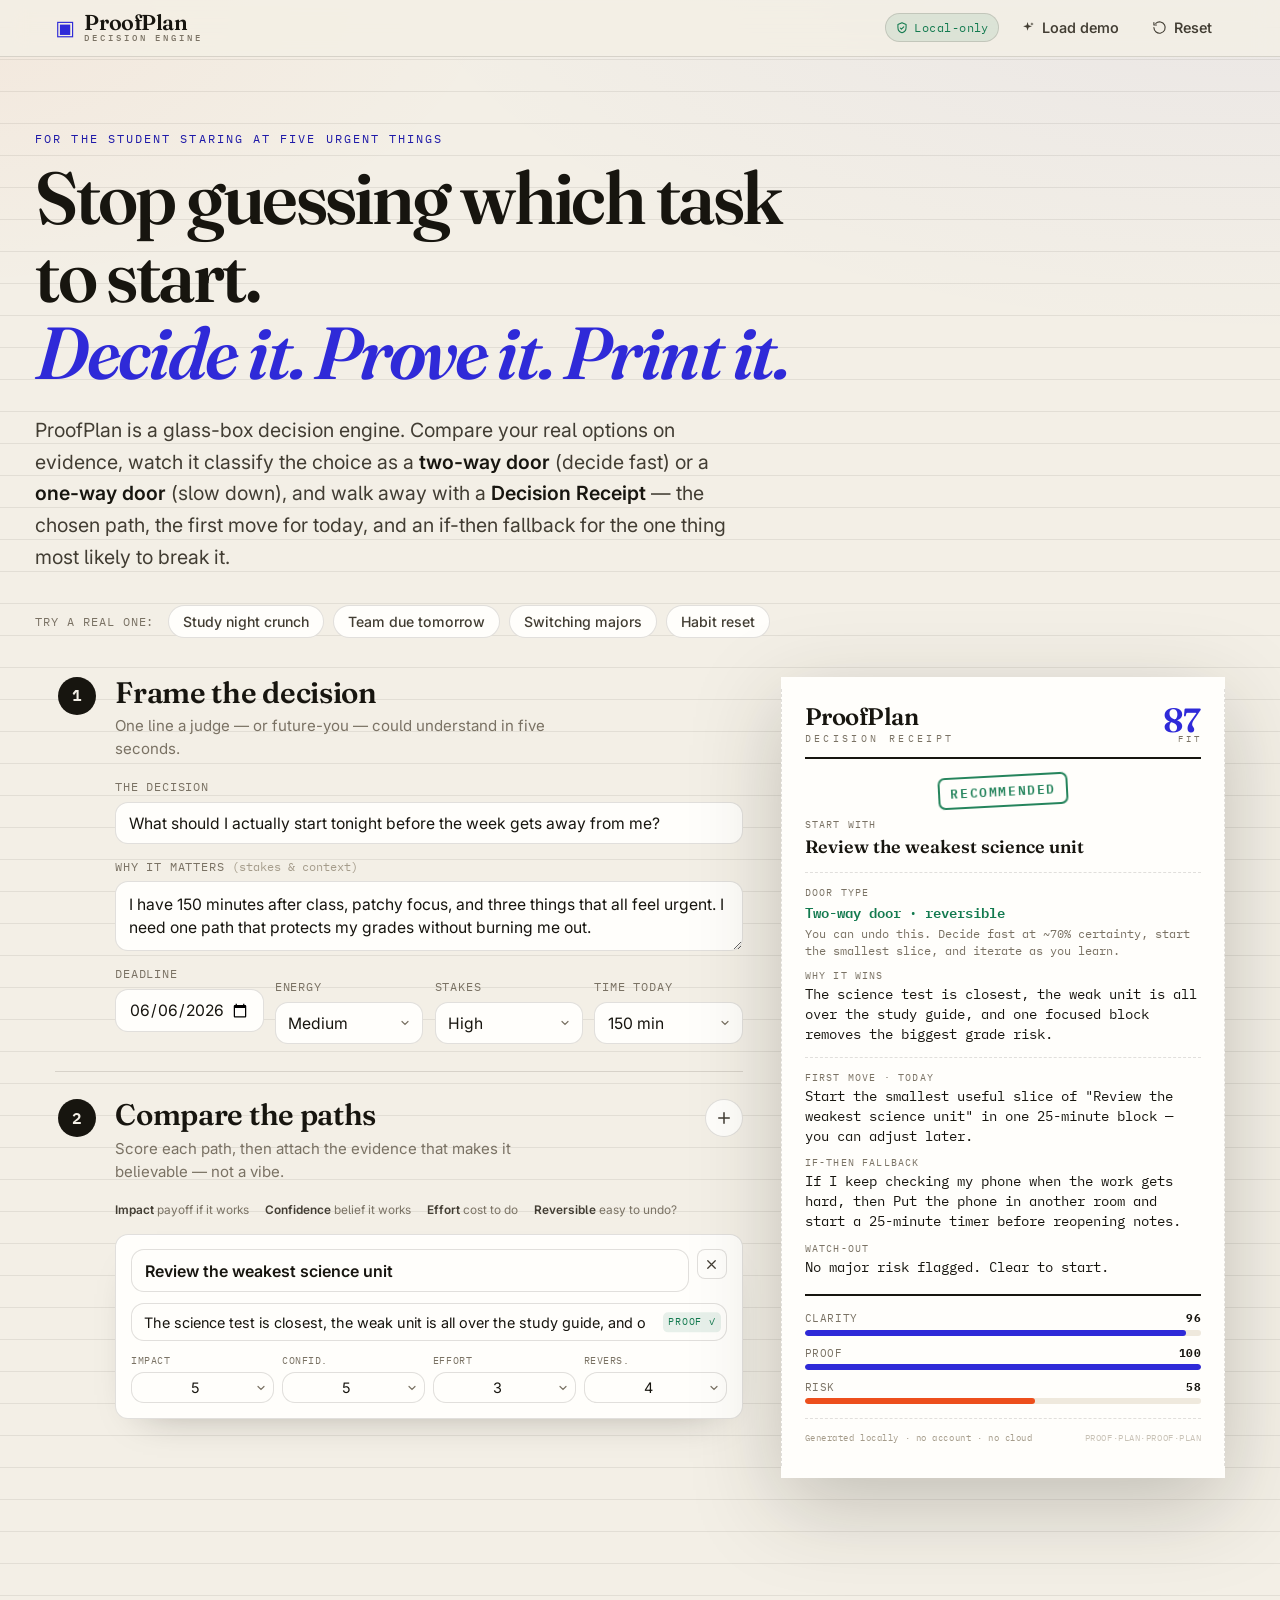
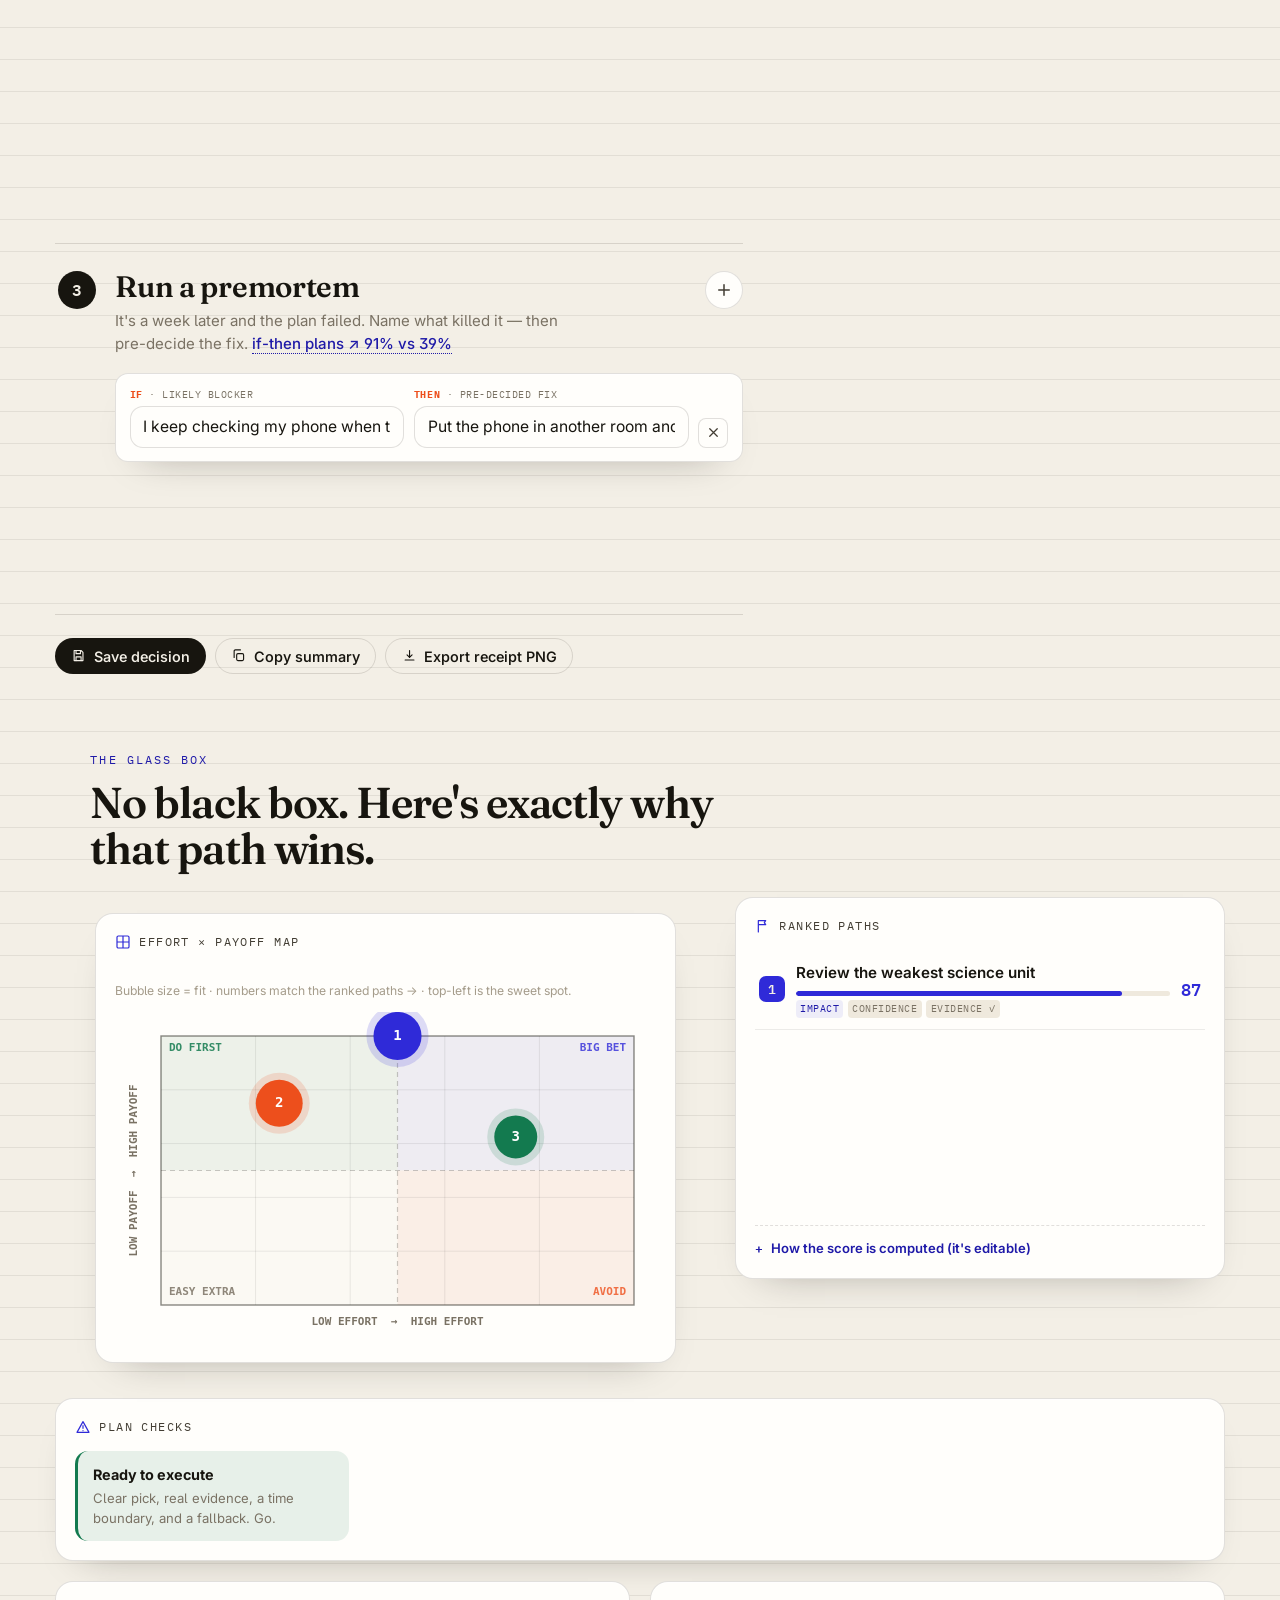
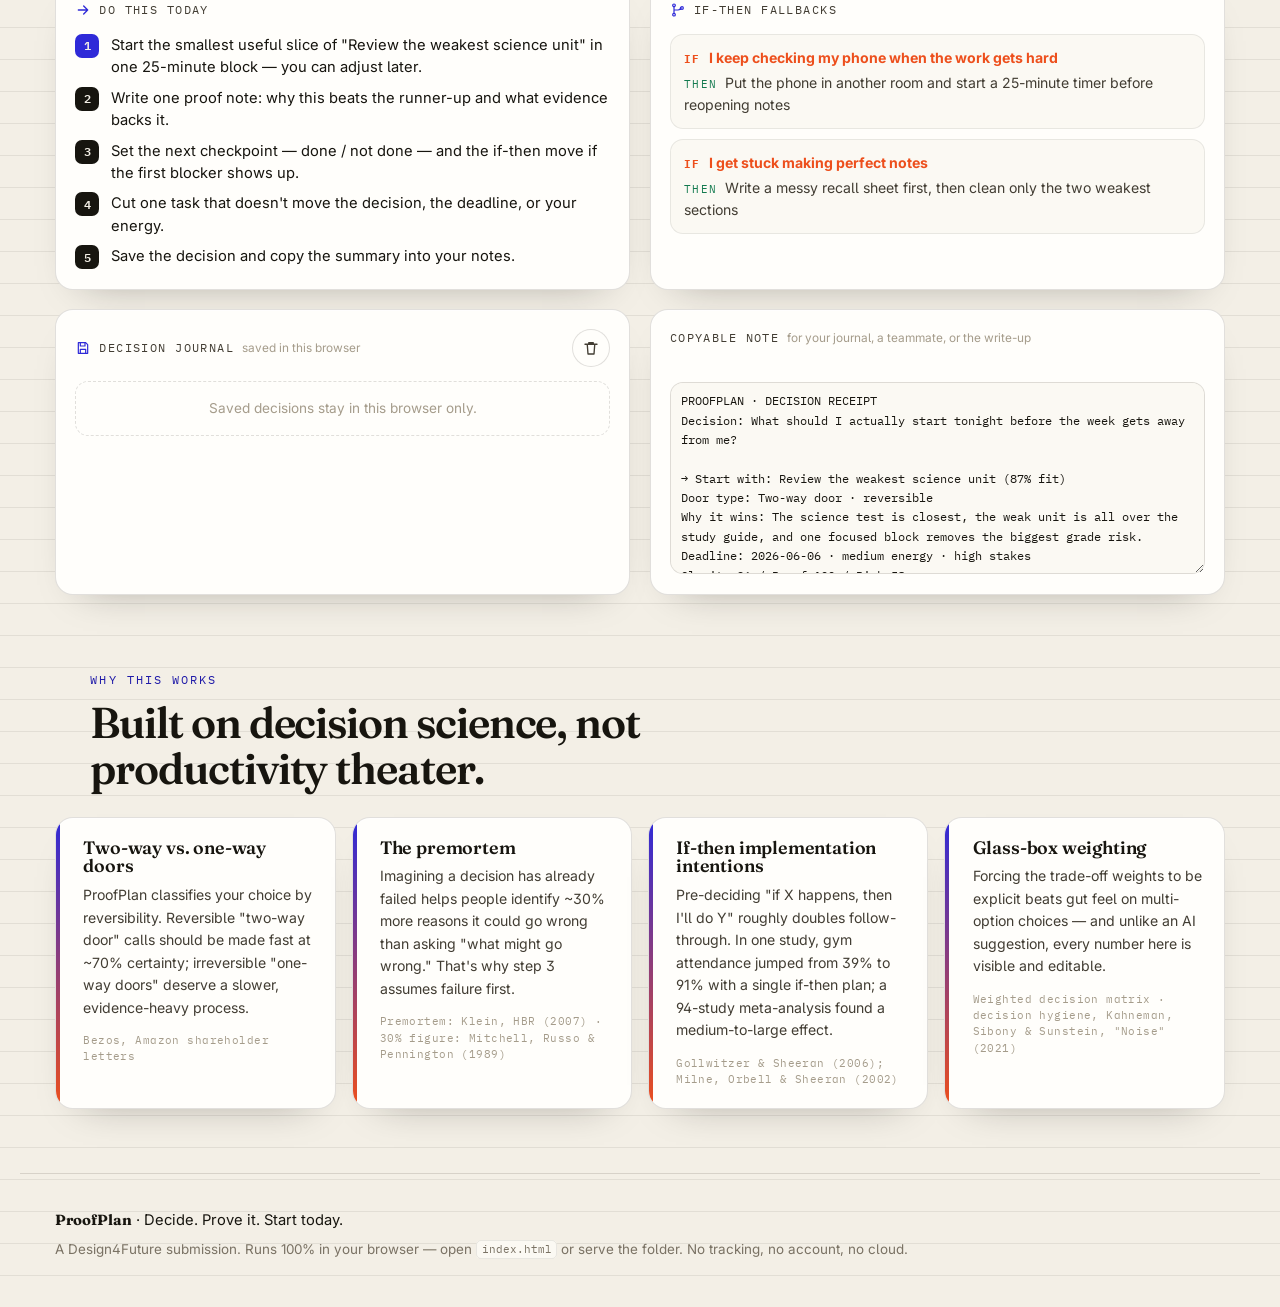
==== commit 34b4f522: "refactor: remove dead code and redundant recompute, keep behavior identical Conservative, behavior-p" ====
--- a/index.html
+++ b/index.html
@@ -290,7 +290,7 @@
               <span>PNG ready to share</span>
               <a id="receiptDownloadLink" class="btn btn-mini" href="#" download="proofplan-receipt.png">Download</a>
             </div>
-            <img id="receiptPreview" alt="Exported ProofPlan decision receipt" />
+            <img id="receiptPreview" src="[data-uri]" alt="Exported ProofPlan decision receipt" />
           </div>
         </div>
       </aside>
--- a/styles.css
+++ b/styles.css
@@ -25,7 +25,6 @@
   --green: #137a4f;
   --green-wash: rgba(19, 122, 79, 0.1);
   --amber: #b8721a;
-  --gold: #d8b24a;
 
   /* type */
   --font-display: "Fraunces", "Hoefler Text", Georgia, "Times New Roman", serif;
